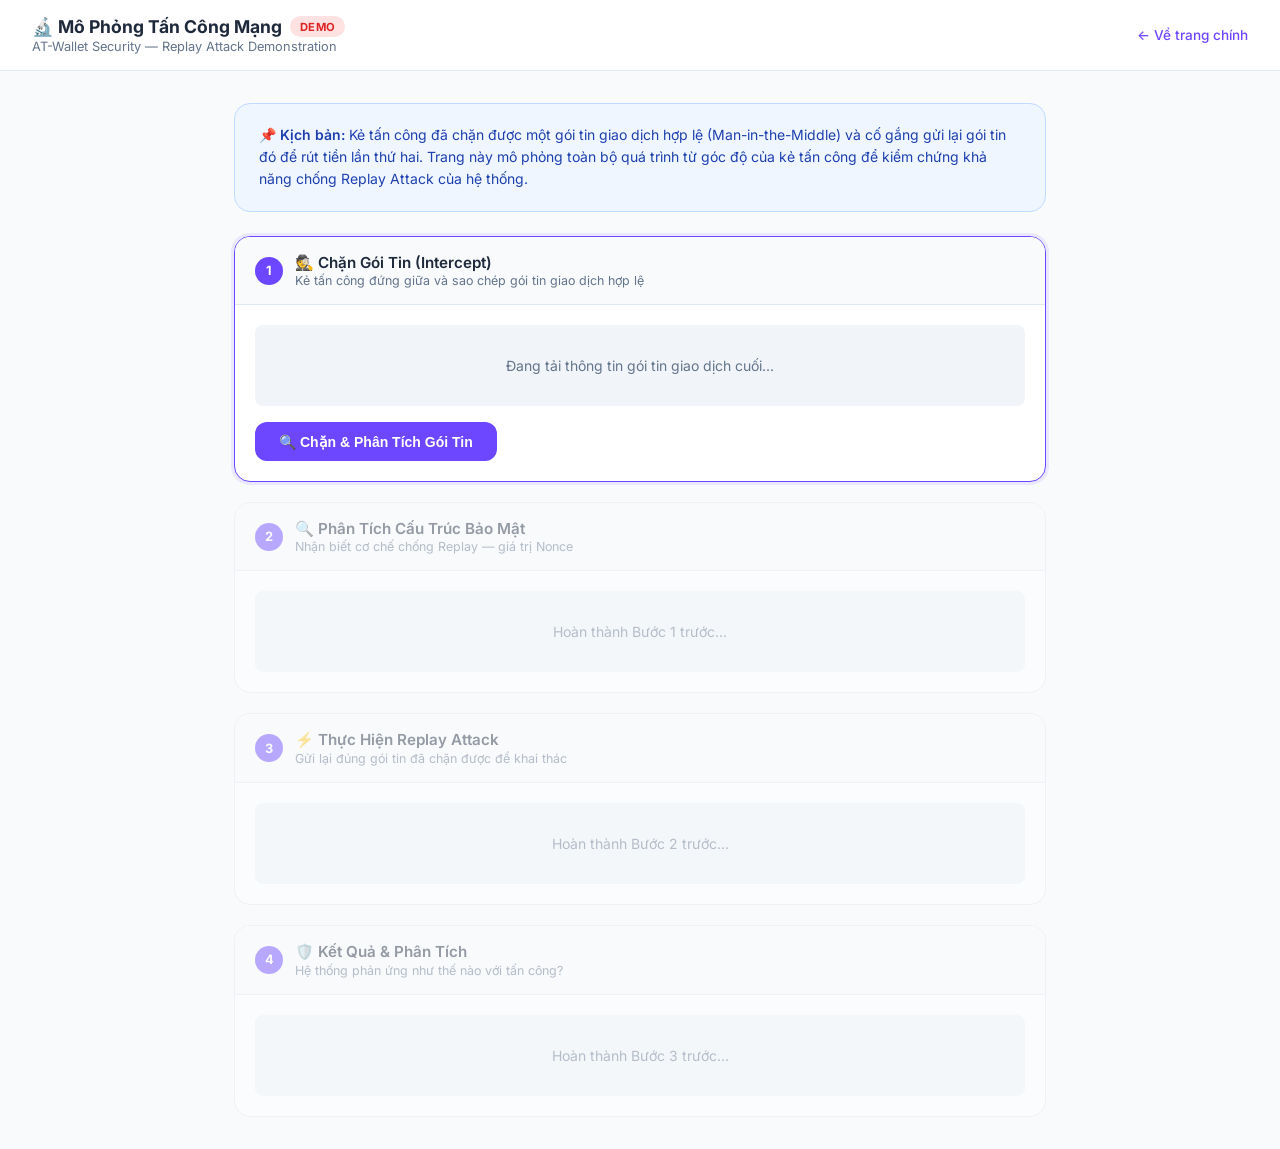
==== app/static/attacker.html @ 52d9b7bb "🚀 Finalize AT-Wallet security implementation and add comprehensive test suite" ====
<!DOCTYPE html>
<html lang="vi">
<head>
    <meta charset="UTF-8">
    <meta name="viewport" content="width=device-width, initial-scale=1.0">
    <title>AT-Wallet — Mô Phỏng Tấn Công</title>
    <link rel="preconnect" href="https://fonts.googleapis.com">
    <link href="https://fonts.googleapis.com/css2?family=Inter:wght@400;500;600;700&display=swap" rel="stylesheet">
    <style>
        :root {
            --primary: #6c47ff;
            --danger:  #ef4444;
            --success: #22c55e;
            --warning: #f59e0b;
            --info:    #3b82f6;
            --bg:      #f8fafc;
            --card:    #ffffff;
            --border:  #e2e8f0;
            --text:    #1e293b;
            --muted:   #64748b;
        }

        * { box-sizing: border-box; margin: 0; padding: 0; }

        body {
            font-family: 'Inter', sans-serif;
            background: var(--bg);
            color: var(--text);
            min-height: 100vh;
        }

        header {
            background: white;
            border-bottom: 1px solid var(--border);
            padding: 1rem 2rem;
            display: flex;
            align-items: center;
            gap: 1rem;
        }

        header .badge {
            background: #fee2e2;
            color: #dc2626;
            font-size: 0.7rem;
            font-weight: 700;
            padding: 0.2rem 0.6rem;
            border-radius: 999px;
            text-transform: uppercase;
            letter-spacing: 0.05em;
        }

        header h1 { font-size: 1.1rem; font-weight: 700; }
        header p  { font-size: 0.8rem; color: var(--muted); margin-top: 0.1rem; }

        header a {
            margin-left: auto;
            font-size: 0.85rem;
            color: var(--primary);
            text-decoration: none;
            font-weight: 500;
        }

        .container { max-width: 860px; margin: 2rem auto; padding: 0 1.5rem; }

        .intro-card {
            background: #eff6ff;
            border: 1px solid #bfdbfe;
            border-radius: 1rem;
            padding: 1.25rem 1.5rem;
            margin-bottom: 1.5rem;
            font-size: 0.875rem;
            color: #1e40af;
            line-height: 1.6;
        }

        .intro-card strong { font-weight: 600; }

        /* Steps */
        .steps { display: flex; flex-direction: column; gap: 1.25rem; }

        .step-card {
            background: var(--card);
            border: 1.5px solid var(--border);
            border-radius: 1rem;
            overflow: hidden;
            transition: box-shadow 0.2s;
        }

        .step-card.active  { border-color: var(--primary); box-shadow: 0 0 0 3px rgba(108,71,255,.1); }
        .step-card.blocked { border-color: var(--danger);  box-shadow: 0 0 0 3px rgba(239,68,68,.1); }
        .step-card.success-card { border-color: var(--success); box-shadow: 0 0 0 3px rgba(34,197,94,.1); }

        .step-header {
            padding: 1rem 1.25rem;
            display: flex;
            align-items: center;
            gap: 0.75rem;
            background: #f8fafc;
            border-bottom: 1px solid var(--border);
        }

        .step-num {
            width: 28px; height: 28px;
            border-radius: 50%;
            background: var(--primary);
            color: white;
            font-size: 0.8rem;
            font-weight: 700;
            display: flex;
            align-items: center;
            justify-content: center;
            flex-shrink: 0;
        }

        .step-card.blocked .step-num  { background: var(--danger); }
        .step-card.success-card .step-num { background: var(--success); }

        .step-header h3 { font-size: 0.95rem; font-weight: 600; }
        .step-header p  { font-size: 0.78rem; color: var(--muted); margin-top: 0.1rem; }

        .step-body { padding: 1.25rem; }

        /* Packet display */
        .packet-grid {
            display: grid;
            grid-template-columns: 1fr 1fr;
            gap: 0.75rem;
            margin-bottom: 1rem;
        }

        @media (max-width: 600px) { .packet-grid { grid-template-columns: 1fr; } }

        .packet-field {
            background: #f8fafc;
            border: 1px solid var(--border);
            border-radius: 0.6rem;
            padding: 0.75rem;
        }

        .packet-field label {
            font-size: 0.7rem;
            text-transform: uppercase;
            letter-spacing: 0.05em;
            color: var(--muted);
            font-weight: 600;
            display: block;
            margin-bottom: 0.25rem;
        }

        .packet-field .val {
            font-size: 0.82rem;
            font-family: 'Courier New', monospace;
            word-break: break-all;
            color: var(--text);
            font-weight: 500;
        }

        .packet-field .val.amount { font-size: 1rem; color: var(--danger); font-weight: 700; }
        .packet-field .val.nonce  { font-size: 0.75rem; color: #7c3aed; }

        /* Buttons */
        .btn {
            padding: 0.7rem 1.5rem;
            border-radius: 0.75rem;
            font-size: 0.875rem;
            font-weight: 600;
            border: none;
            cursor: pointer;
            transition: all 0.2s;
            display: inline-flex;
            align-items: center;
            gap: 0.5rem;
        }

        .btn:disabled { opacity: 0.5; cursor: not-allowed; }
        .btn-primary { background: var(--primary); color: white; }
        .btn-primary:hover:not(:disabled) { background: #5a3de0; transform: translateY(-1px); }
        .btn-danger  { background: var(--danger);  color: white; }
        .btn-danger:hover:not(:disabled)  { background: #dc2626;  transform: translateY(-1px); }
        .btn-outline { background: white; color: var(--primary); border: 1.5px solid var(--primary); }

        /* Result box */
        .result-box {
            border-radius: 0.75rem;
            padding: 1rem 1.25rem;
            display: flex;
            align-items: flex-start;
            gap: 0.75rem;
            font-size: 0.875rem;
            line-height: 1.5;
            margin-top: 1rem;
        }

        .result-box.blocked { background: #fee2e2; border: 1.5px solid #fca5a5; color: #7f1d1d; }
        .result-box.ok      { background: #d1fae5; border: 1.5px solid #6ee7b7; color: #065f46; }
        .result-box.info    { background: #dbeafe; border: 1.5px solid #93c5fd; color: #1e3a8a; }

        .result-box .icon { font-size: 1.5rem; flex-shrink: 0; }

        /* Flow diagram */
        .flow {
            display: flex;
            align-items: center;
            gap: 0.5rem;
            flex-wrap: wrap;
            margin: 0.75rem 0;
            font-size: 0.8rem;
        }

        .flow-step {
            background: #f1f5f9;
            border: 1px solid var(--border);
            border-radius: 0.5rem;
            padding: 0.4rem 0.75rem;
            font-weight: 500;
        }

        .flow-arrow { color: var(--muted); font-size: 1rem; }

        /* Spinner */
        .spinner {
            width: 16px; height: 16px;
            border: 2px solid rgba(255,255,255,0.3);
            border-top-color: white;
            border-radius: 50%;
            animation: spin 0.7s linear infinite;
            display: inline-block;
        }
        @keyframes spin { to { transform: rotate(360deg); } }

        .loading-placeholder {
            background: #f1f5f9;
            border-radius: 0.5rem;
            padding: 2rem;
            text-align: center;
            color: var(--muted);
            font-size: 0.875rem;
        }

        .tag {
            display: inline-block;
            font-size: 0.7rem;
            font-weight: 600;
            padding: 0.15rem 0.5rem;
            border-radius: 999px;
            letter-spacing: 0.03em;
        }

        .tag-ok      { background: #d1fae5; color: #065f46; }
        .tag-danger  { background: #fee2e2; color: #7f1d1d; }
        .tag-info    { background: #dbeafe; color: #1e40af; }

        /* Compare section */
        .compare {
            display: grid;
            grid-template-columns: 1fr 1fr;
            gap: 1rem;
            margin-top: 1rem;
        }

        @media (max-width: 600px) { .compare { grid-template-columns: 1fr; } }

        .compare-col {
            border-radius: 0.75rem;
            padding: 1rem;
            font-size: 0.82rem;
            line-height: 1.6;
        }

        .compare-col h4 { font-size: 0.85rem; font-weight: 700; margin-bottom: 0.5rem; }
        .compare-col.col-bad  { background: #fee2e2; border: 1px solid #fca5a5; color: #7f1d1d; }
        .compare-col.col-good { background: #d1fae5; border: 1px solid #6ee7b7; color: #065f46; }

        .nonce-highlight {
            background: #fef3c7;
            border: 1px solid #fbbf24;
            border-radius: 0.5rem;
            padding: 0.5rem 0.75rem;
            font-size: 0.75rem;
            font-family: monospace;
            color: #78350f;
            word-break: break-all;
            margin-top: 0.5rem;
        }
    </style>
</head>
<body>

<header>
    <div>
        <div style="display:flex;align-items:center;gap:0.5rem">
            <h1>🔬 Mô Phỏng Tấn Công Mạng</h1>
            <span class="badge">Demo</span>
        </div>
        <p>AT-Wallet Security — Replay Attack Demonstration</p>
    </div>
    <a href="/">← Về trang chính</a>
</header>

<div class="container">

    <!-- Intro -->
    <div class="intro-card">
        <strong>📌 Kịch bản:</strong> Kẻ tấn công đã chặn được một gói tin giao dịch hợp lệ (Man-in-the-Middle)
        và cố gắng gửi lại gói tin đó để rút tiền lần thứ hai.
        Trang này mô phỏng toàn bộ quá trình từ góc độ của kẻ tấn công để kiểm chứng khả năng chống Replay Attack của hệ thống.
    </div>

    <div class="steps">

        <!-- STEP 1: Capture -->
        <div class="step-card active" id="card-step1">
            <div class="step-header">
                <div class="step-num">1</div>
                <div>
                    <h3>🕵️ Chặn Gói Tin (Intercept)</h3>
                    <p>Kẻ tấn công đứng giữa và sao chép gói tin giao dịch hợp lệ</p>
                </div>
            </div>
            <div class="step-body">
                <div id="packet-area">
                    <div class="loading-placeholder">
                        Đang tải thông tin gói tin giao dịch cuối...
                    </div>
                </div>
                <div style="margin-top:1rem">
                    <button class="btn btn-primary" id="btn-capture" onclick="capturePacket()">
                        🔍 Chặn & Phân Tích Gói Tin
                    </button>
                </div>
            </div>
        </div>

        <!-- STEP 2: Understand Nonce -->
        <div class="step-card" id="card-step2" style="opacity:0.45">
            <div class="step-header">
                <div class="step-num">2</div>
                <div>
                    <h3>🔍 Phân Tích Cấu Trúc Bảo Mật</h3>
                    <p>Nhận biết cơ chế chống Replay — giá trị Nonce</p>
                </div>
            </div>
            <div class="step-body" id="step2-body">
                <div class="loading-placeholder">Hoàn thành Bước 1 trước...</div>
            </div>
        </div>

        <!-- STEP 3: Attack -->
        <div class="step-card" id="card-step3" style="opacity:0.45">
            <div class="step-header">
                <div class="step-num">3</div>
                <div>
                    <h3>⚡ Thực Hiện Replay Attack</h3>
                    <p>Gửi lại đúng gói tin đã chặn được để khai thác</p>
                </div>
            </div>
            <div class="step-body" id="step3-body">
                <div class="loading-placeholder">Hoàn thành Bước 2 trước...</div>
            </div>
        </div>

        <!-- STEP 4: Result -->
        <div class="step-card" id="card-step4" style="opacity:0.45">
            <div class="step-header">
                <div class="step-num">4</div>
                <div>
                    <h3>🛡️ Kết Quả & Phân Tích</h3>
                    <p>Hệ thống phản ứng như thế nào với tấn công?</p>
                </div>
            </div>
            <div class="step-body" id="step4-body">
                <div class="loading-placeholder">Hoàn thành Bước 3 trước...</div>
            </div>
        </div>

    </div>
</div>

<script>
    const API = '';
    let capturedPacket = null;

    async function capturePacket() {
        const btn = document.getElementById('btn-capture');
        btn.disabled = true;
        btn.innerHTML = '<span class="spinner"></span> Đang chặn...';

        try {
            const res = await fetch(`${API}/api/test/captured-packet`);
            if (!res.ok) {
                const err = await res.json();
                document.getElementById('packet-area').innerHTML = `
                    <div class="result-box info">
                        <span class="icon">ℹ️</span>
                        <div><strong>Chưa có giao dịch!</strong><br>${err.detail}<br>
                        <a href="/" style="color:var(--info);font-weight:600;">→ Thực hiện một giao dịch chuyển tiền trước</a></div>
                    </div>`;
                btn.disabled = false;
                btn.innerHTML = '🔍 Chặn & Phân Tích Gói Tin';
                return;
            }

            capturedPacket = await res.json();
            renderCapturedPacket(capturedPacket);
            renderStep2(capturedPacket);
            renderStep3(capturedPacket);

        } catch (e) {
            document.getElementById('packet-area').innerHTML =
                `<div class="result-box blocked"><span class="icon">❌</span><div>Không thể kết nối server.</div></div>`;
            btn.disabled = false;
            btn.innerHTML = '🔍 Chặn & Phân Tích Gói Tin';
        }
    }

    function renderCapturedPacket(p) {
        const ts = new Date(p.timestamp).toLocaleString('vi-VN');
        document.getElementById('packet-area').innerHTML = `
            <div class="result-box ok" style="margin-bottom:1rem">
                <span class="icon">✅</span>
                <div><strong>Gói tin đã bị chặn thành công!</strong><br>
                Kẻ tấn công hiện đang giữ một bản sao hoàn chỉnh của giao dịch hợp lệ.</div>
            </div>
            <div class="packet-grid">
                <div class="packet-field">
                    <label>👤 Người Gửi</label>
                    <div class="val">${p.sender}</div>
                </div>
                <div class="packet-field">
                    <label>👤 Người Nhận</label>
                    <div class="val">${p.receiver}</div>
                </div>
                <div class="packet-field">
                    <label>💰 Số Tiền</label>
                    <div class="val amount">฿ ${p.amount.toLocaleString('vi-VN')}</div>
                </div>
                <div class="packet-field">
                    <label>📅 Thời Gian Gốc</label>
                    <div class="val">${ts}</div>
                </div>
                <div class="packet-field" style="grid-column:span 2">
                    <label>🔐 Encrypted Payload (AES-GCM)</label>
                    <div class="val">${p.encrypted_payload}</div>
                </div>
                <div class="packet-field" style="grid-column:span 2">
                    <label>✍️ Chữ Ký Số (ECDSA)</label>
                    <div class="val">${p.signature}</div>
                </div>
                <div class="packet-field" style="grid-column:span 2">
                    <label>🎲 Nonce (Số ngẫu nhiên dùng 1 lần)</label>
                    <div class="val nonce">${p.nonce}</div>
                </div>
            </div>
        `;

        document.getElementById('btn-capture').innerHTML = '✅ Đã chặn được gói tin';
    }

    function renderStep2(p) {
        const card = document.getElementById('card-step2');
        card.style.opacity = '1';
        document.getElementById('step2-body').innerHTML = `
            <p style="font-size:0.875rem;color:var(--muted);margin-bottom:1rem;">
                Gói tin có đầy đủ chữ ký số và mã hóa — rất khó giả mạo. 
                Nhưng kẻ tấn công không cần giải mã. Họ chỉ cần <strong>gửi lại nguyên xi</strong>.
                Đây là lý do vì sao <strong>Nonce</strong> tồn tại.
            </p>
            <div class="compare">
                <div class="compare-col col-bad">
                    <h4>❌ Hệ thống KHÔNG có Nonce</h4>
                    <ul style="padding-left:1.25rem;line-height:2">
                        <li>Nhận gói tin</li>
                        <li>Chữ ký hợp lệ ✓</li>
                        <li>Xử lý → Trừ tiền lần 2!</li>
                    </ul>
                </div>
                <div class="compare-col col-good">
                    <h4>✅ Hệ thống CÓ Nonce Store</h4>
                    <ul style="padding-left:1.25rem;line-height:2">
                        <li>Nhận gói tin</li>
                        <li>Kiểm tra Nonce đã tồn tại?</li>
                        <li>→ Có: Từ CHỐI ngay!</li>
                    </ul>
                </div>
            </div>
            <div class="nonce-highlight">
                <strong>Nonce bị chặn:</strong><br>${p.nonce}
                <span class="tag ${p.nonce_already_seen ? 'tag-danger' : 'tag-info'}" style="margin-left:0.5rem">
                    ${p.nonce_already_seen ? 'Đã ghi nhận ⚠️' : 'Chưa ghi nhận'}
                </span>
            </div>
        `;
    }

    function renderStep3(p) {
        const card = document.getElementById('card-step3');
        card.style.opacity = '1';
        const s3 = document.getElementById('step3-body');
        s3.innerHTML = `
            <p style="font-size:0.875rem;color:var(--muted);margin-bottom:1rem;">
                Kẻ tấn công gửi lại đúng gói tin đã chặn được — cùng nonce, cùng chữ ký, cùng payload.
            </p>
            <div class="flow" style="margin-bottom:1rem">
                <span class="flow-step">🦹 Attacker</span>
                <span class="flow-arrow">→</span>
                <span class="flow-step">📦 Gói tin gốc (copy)</span>
                <span class="flow-arrow">→</span>
                <span class="flow-step">🖥️ AT-Wallet Server</span>
                <span class="flow-arrow">→</span>
                <span class="flow-step">🔍 Kiểm tra Nonce...</span>
            </div>
            <button class="btn btn-danger" id="btn-replay" onclick="executeReplay()">
                ⚡ Thực Hiện Replay Attack
            </button>
            <div id="replay-result"></div>
        `;
    }

    async function executeReplay() {
        const btn = document.getElementById('btn-replay');
        btn.disabled = true;
        btn.innerHTML = '<span class="spinner"></span> Đang gửi gói tin...';

        try {
            const res = await fetch(`${API}/api/test/attack?type=REPLAY`, { method: 'POST' });
            const data = await res.json();

            const card4 = document.getElementById('card-step4');
            card4.style.opacity = '1';

            if (!res.ok) {
                // Attack was blocked
                document.getElementById('replay-result').innerHTML = `
                    <div class="result-box blocked">
                        <span class="icon">🚫</span>
                        <div><strong>Server phản hồi: ${res.status} Blocked</strong><br>
                        ${data.detail}</div>
                    </div>`;

                card4.className = 'step-card blocked';
                document.getElementById('step4-body').innerHTML = renderResult(true, data);
                btn.innerHTML = '🚫 Tấn công bị chặn';
            } else {
                // Nonce was recorded this round, need to replay again
                document.getElementById('replay-result').innerHTML = `
                    <div class="result-box info">
                        <span class="icon">ℹ️</span>
                        <div><strong>Nonce vừa được ghi nhận.</strong><br>
                        ${data.msg}<br>
                        <button class="btn btn-danger" style="margin-top:0.75rem" onclick="executeReplay()">
                            ⚡ Bấm lại để thấy hệ thống chặn!
                        </button>
                        </div>
                    </div>`;
                card4.style.opacity = '1';
                document.getElementById('step4-body').innerHTML = renderResult(false, data);
                btn.innerHTML = '⚡ Thực Hiện Replay Attack';
                btn.disabled = false;
            }

        } catch (e) {
            document.getElementById('replay-result').innerHTML =
                `<div class="result-box blocked"><span class="icon">❌</span><div>Lỗi kết nối server.</div></div>`;
            btn.disabled = false;
            btn.innerHTML = '⚡ Thực Hiện Replay Attack';
        }
    }

    function renderResult(isBlocked, data) {
        if (isBlocked) {
            return `
                <div style="font-size:0.875rem">
                    <div class="result-box blocked" style="margin-bottom:1rem">
                        <span class="icon">🛡️</span>
                        <div>
                            <strong>Replay Attack đã bị chặn hoàn toàn!</strong><br>
                            Hệ thống phát hiện Nonce đã được sử dụng trước đó và từ chối xử lý giao dịch.
                            Số dư của nạn nhân <strong>KHÔNG thay đổi</strong>.
                        </div>
                    </div>
                    <div class="compare">
                        <div class="compare-col col-bad">
                            <h4>🦹 Kẻ tấn công kỳ vọng</h4>
                            <ul style="padding-left:1.25rem;line-height:2">
                                <li>Trừ thêm tiền người dùng</li>
                                <li>Nhận tiền lần 2</li>
                            </ul>
                        </div>
                        <div class="compare-col col-good">
                            <h4>✅ Thực tế xảy ra</h4>
                            <ul style="padding-left:1.25rem;line-height:2">
                                <li>Nonce đã bị khóa</li>
                                <li>Giao dịch từ chối</li>
                                <li>Không có gì thay đổi</li>
                            </ul>
                        </div>
                    </div>
                    <div class="result-box ok" style="margin-top:1rem">
                        <span class="icon">✅</span>
                        <div>
                            <strong>Cơ chế bảo vệ hoạt động đúng!</strong><br>
                            Nonce Store của AT-Wallet đã ghi nhớ mã ngẫu nhiên của giao dịch gốc
                            và từ chối mọi yêu cầu sử dụng lại nonce đó. Tấn công Replay Attack <strong>hoàn toàn thất bại</strong>.
                        </div>
                    </div>
                </div>`;
        } else {
            return `
                <div class="result-box info">
                    <span class="icon">📋</span>
                    <div>
                        Nonce vừa được ghi nhận vào hệ thống. Bấm "Replay Attack" lần nữa để thấy hệ thống <strong>chặn tấn công</strong>.
                    </div>
                </div>`;
        }
    }
</script>
</body>
</html>
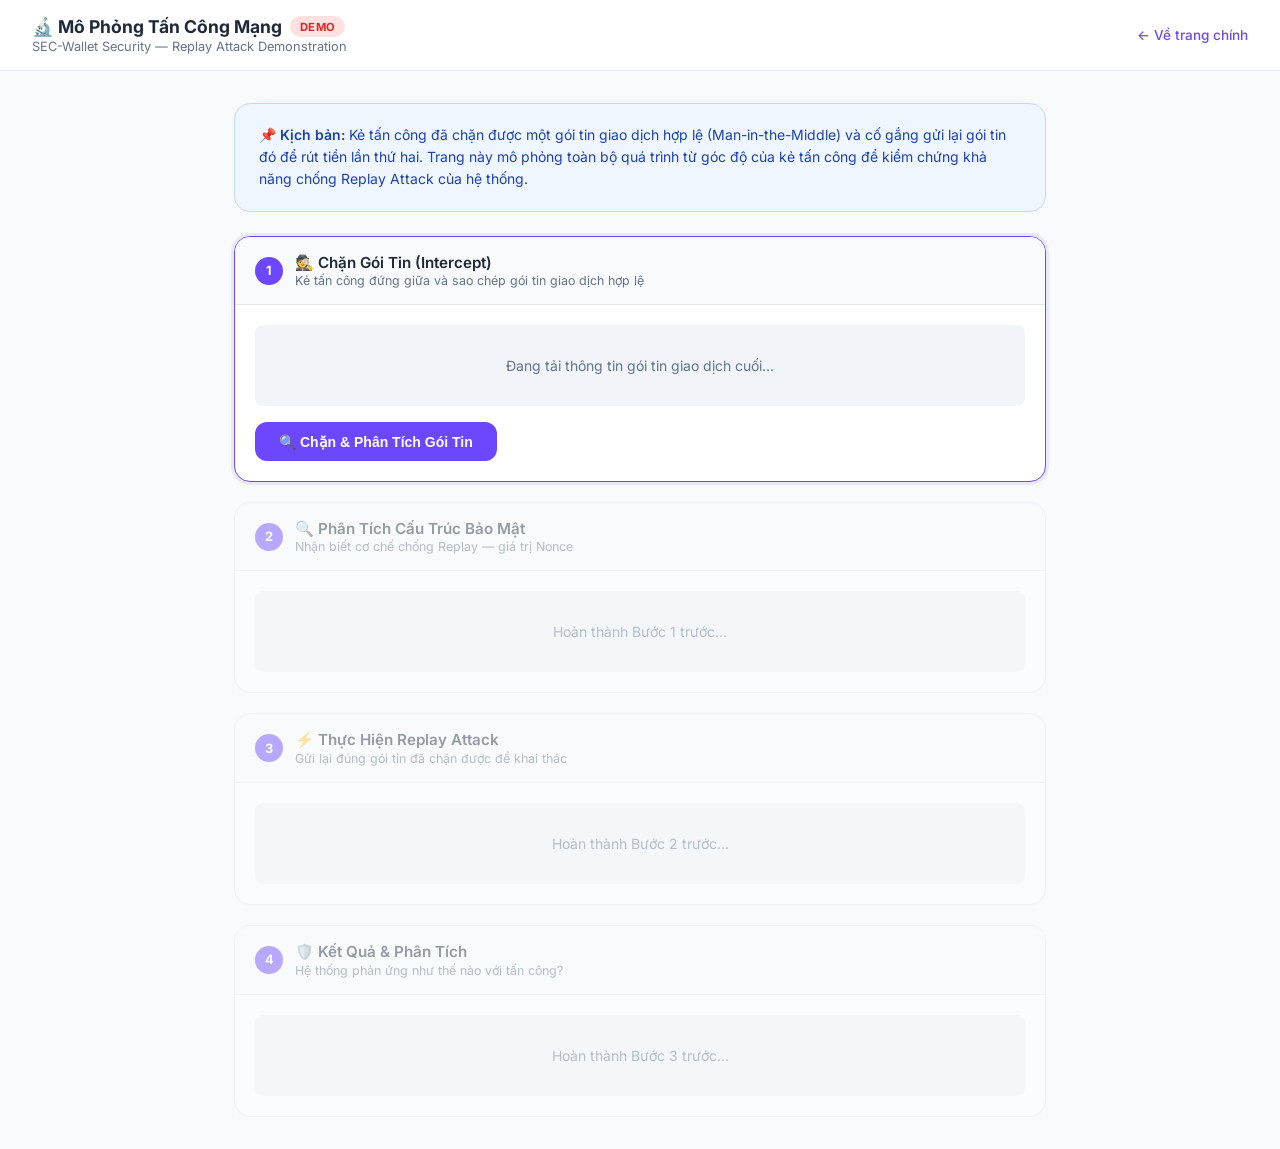
==== commit 131be564: "🔖 Rebranding: AT-Wallet renamed to SEC-Wallet system-wide" ====
--- a/app/static/attacker.html
+++ b/app/static/attacker.html
@@ -3,7 +3,7 @@
 <head>
     <meta charset="UTF-8">
     <meta name="viewport" content="width=device-width, initial-scale=1.0">
-    <title>AT-Wallet — Mô Phỏng Tấn Công</title>
+    <title>SEC-Wallet — Mô Phỏng Tấn Công</title>
     <link rel="preconnect" href="https://fonts.googleapis.com">
     <link href="https://fonts.googleapis.com/css2?family=Inter:wght@400;500;600;700&display=swap" rel="stylesheet">
     <style>
@@ -292,7 +292,7 @@
             <h1>🔬 Mô Phỏng Tấn Công Mạng</h1>
             <span class="badge">Demo</span>
         </div>
-        <p>AT-Wallet Security — Replay Attack Demonstration</p>
+        <p>SEC-Wallet Security — Replay Attack Demonstration</p>
     </div>
     <a href="/">← Về trang chính</a>
 </header>
@@ -505,7 +505,7 @@
                 <span class="flow-arrow">→</span>
                 <span class="flow-step">📦 Gói tin gốc (copy)</span>
                 <span class="flow-arrow">→</span>
-                <span class="flow-step">🖥️ AT-Wallet Server</span>
+                <span class="flow-step">🖥️ SEC-Wallet Server</span>
                 <span class="flow-arrow">→</span>
                 <span class="flow-step">🔍 Kiểm tra Nonce...</span>
             </div>
@@ -599,7 +599,7 @@
                         <span class="icon">✅</span>
                         <div>
                             <strong>Cơ chế bảo vệ hoạt động đúng!</strong><br>
-                            Nonce Store của AT-Wallet đã ghi nhớ mã ngẫu nhiên của giao dịch gốc
+                            Nonce Store của SEC-Wallet đã ghi nhớ mã ngẫu nhiên của giao dịch gốc
                             và từ chối mọi yêu cầu sử dụng lại nonce đó. Tấn công Replay Attack <strong>hoàn toàn thất bại</strong>.
                         </div>
                     </div>
